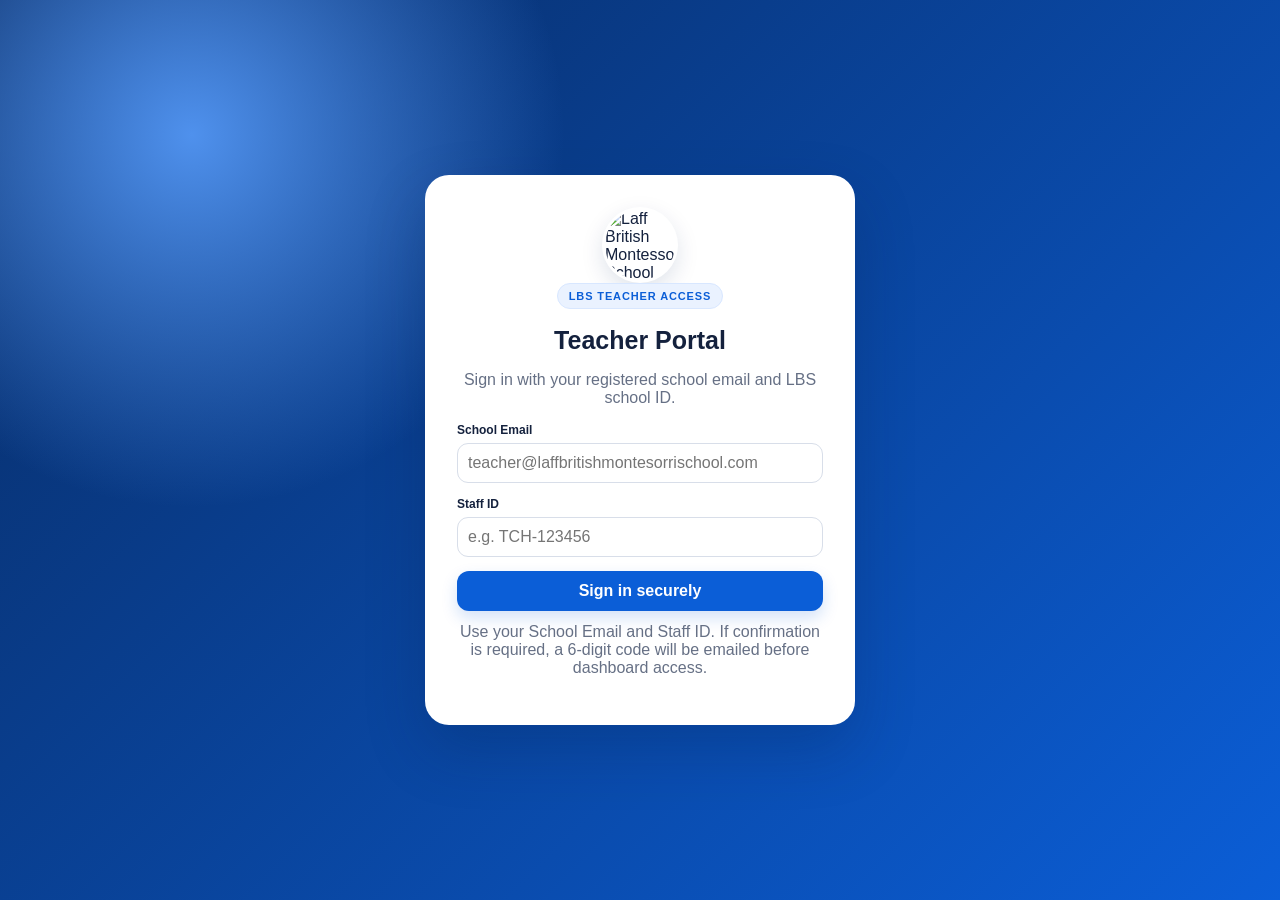
==== login.html @ 04211dd7 "Fix teacher login request payload" ====
<!doctype html>
<html lang="en">
<head>
  <meta charset="utf-8">
  <meta name="viewport" content="width=device-width,initial-scale=1">
  <title>Teacher Login | Laff British Montessori School</title>
  <meta name="description" content="Secure Laff British Montessori School teacher portal login using your registered school email and LBS school ID.">
  <link rel="stylesheet" href="assets/styles.css">
  <script src="https://cdn.jsdelivr.net/npm/@supabase/supabase-js@2"></script>
  <script src="assets/supabase.js"></script>
</head>
<body class="login">
  <main class="loginbox">
    <img src="https://i.ibb.co/whtP8S5v/image.png" alt="Laff British Montessori School">
    <div class="eyebrow" style="display:flex;width:max-content;margin:0 auto 10px">LBS Teacher Access</div>
    <h1>Teacher Portal</h1>
    <p id="intro">Sign in with your registered school email and LBS school ID.</p>

    <form id="signForm">
      <div class="field">
        <label for="email">School Email</label>
        <input id="email" type="email" required autocomplete="email" placeholder="teacher@laffbritishmontesorrischool.com">
      </div>
      <div class="field">
        <label for="schoolId">Staff ID</label>
        <input id="schoolId" required autocomplete="username" autocapitalize="characters" spellcheck="false" placeholder="e.g. TCH-123456">
      </div>
      <div class="field" id="codeField" hidden>
        <label for="code">Confirmation Code</label>
        <input id="code" inputmode="numeric" autocomplete="one-time-code" maxlength="6" placeholder="Enter the 6-digit code">
      </div>
      <button id="signButton" class="btn primary" type="submit">Sign in securely</button>
      <p class="hint" id="loginHint" style="margin-top:12px">Use your School Email and Staff ID. If confirmation is required, a 6-digit code will be emailed before dashboard access.</p>
      <p id="signMsg" style="margin-top:14px"></p>
    </form>
  </main>

  <script>
    const $ = id => document.getElementById(id);
    let awaitingConfirmation=false;

    function message(text, ok=false) {
      $('signMsg').textContent=text;
      $('signMsg').style.color=ok?'#087443':'#b42318';
    }

    $('signForm').addEventListener('submit', async e=>{
      e.preventDefault();
      const email=$('email').value.trim().toLowerCase();
      const school_id=$('schoolId').value.trim().toUpperCase();
      const verification=$('code').value.trim();
      if(!email||!school_id)return;

      $('signButton').disabled=true;
      $('signButton').textContent=awaitingConfirmation?'Verifying code…':'Checking details…';
      message(awaitingConfirmation?'Checking your confirmation code…':'Verifying your school email and Staff ID…',true);

      const {data,error}=await db.functions.invoke('teacher-login',{body:{
        email,school_id,verification_code:verification
      }});

      if(error||!data?.ok){
        $('signButton').disabled=false;
        $('signButton').textContent='Sign in securely';
        if(data?.requires_confirmation){
          awaitingConfirmation=true;
          $('codeField').hidden=false;
          $('code').focus();
          message(data.message||'A confirmation code was sent to your email. Enter it to continue.');
        }else{
          message(data?.error||error?.message||'Unable to sign you in.');
        }
        return;
      }

      message('Login verified. Opening your teacher dashboard…',true);
      window.location.replace('index.html');
    });
  </script></body>
</html>
---- assets/styles.css ----
:root{--blue:#0b5ed7;--deep:#082b63;--yellow:#f4c20d;--ink:#14213d;--muted:#667085;--bg:#f5f8fc;--line:#e5eaf2;--white:#fff}*{box-sizing:border-box}html{scroll-behavior:smooth}body{margin:0;font-family:Inter,Arial,sans-serif;background:radial-gradient(circle at 90% 0,#eaf3ff 0,transparent 28%),var(--bg);color:var(--ink)}button,input,select,textarea{font:inherit}.shell{display:flex;min-height:100vh}.side{width:260px;background:linear-gradient(180deg,#082b63 0%,#0b5ed7 70%,#0751bc 100%);color:#fff;padding:20px 14px;position:fixed;inset:0 auto 0 0;z-index:5;box-shadow:8px 0 35px rgba(5,28,62,.12);overflow:auto}.brand{display:flex;gap:12px;align-items:center;padding:6px 9px 22px;border-bottom:1px solid #ffffff2a}.brand img{width:48px;height:48px;border-radius:50%;background:#fff;padding:3px;transition:.3s}.brand:hover img{transform:scale(1.05) rotate(-3deg)}.brand b{font-size:13px;line-height:1.25}.nav{padding-top:18px;display:grid;gap:7px}.nav a,.nav-link{display:flex;align-items:center;gap:11px;color:#dce9ff;text-decoration:none;padding:12px 13px;border-radius:12px;font-weight:800;font-size:13px;position:relative;transition:transform .2s,background .2s,color .2s}.nav a:hover,.nav-link:hover{background:#ffffff15;color:#fff;transform:translateX(2px)}.nav a.active,.nav-link.active{background:#ffffff1c;color:#fff;box-shadow:inset 3px 0 var(--yellow)}.nav-icon{width:22px;text-align:center;color:var(--yellow);font-size:15px}.main{margin-left:260px;width:calc(100% - 260px);padding:30px;min-width:0}.top{display:flex;justify-content:space-between;align-items:center;gap:16px;margin-bottom:25px}.eyebrow{display:inline-flex;align-items:center;gap:7px;color:var(--blue);background:#eaf2ff;border:1px solid #d8e7ff;border-radius:999px;padding:6px 11px;font-size:11px;font-weight:900;text-transform:uppercase;letter-spacing:.08em}.top h1{margin:9px 0 4px;font-size:30px;letter-spacing:-.02em}.top .muted,.muted{color:var(--muted)}.userbox{background:#fff;border:1px solid var(--line);padding:11px 15px;border-radius:999px;font-weight:800;box-shadow:0 7px 22px rgba(22,52,93,.06)}.grid{display:grid;grid-template-columns:repeat(4,minmax(0,1fr));gap:16px}.card{background:#fff;border:1px solid var(--line);border-radius:20px;padding:21px;box-shadow:0 8px 24px rgba(22,52,93,.06);transition:transform .22s,box-shadow .22s,border-color .22s}.card:hover{transform:translateY(-2px);box-shadow:0 16px 38px rgba(17,45,80,.08);border-color:#d9e4f3}.stat{position:relative;overflow:hidden}.stat:after{content:'';position:absolute;width:85px;height:85px;border-radius:50%;right:-35px;top:-35px;background:#edf4ff}.stat strong{display:block;font-size:30px;margin-top:9px;position:relative;z-index:1}.stat span{color:var(--muted);font-size:13px;font-weight:700}.section{margin-top:20px}.section h2{font-size:19px;margin:8px 0 12px}.section-head{display:flex;justify-content:space-between;align-items:center;gap:15px;flex-wrap:wrap}.assignments{display:grid;grid-template-columns:repeat(3,minmax(0,1fr));gap:14px}.assignment{border:1px solid var(--line);border-radius:17px;padding:18px;transition:.2s;background:linear-gradient(180deg,#fff,#fbfdff)}.assignment:hover{transform:translateY(-3px);box-shadow:0 12px 28px rgba(15,45,80,.08)}.assignment h3{margin:10px 0 6px}.assignment-subject{margin-bottom:13px}.pill{display:inline-flex;padding:6px 10px;border-radius:999px;background:#edf4ff;color:var(--blue);font-size:11px;font-weight:900}.btn{border:0;border-radius:12px;padding:11px 15px;font-weight:900;cursor:pointer;transition:.2s;text-decoration:none;display:inline-flex;align-items:center;justify-content:center}.btn:hover{transform:translateY(-1px)}.primary{background:var(--blue);color:#fff;box-shadow:0 7px 16px rgba(11,94,215,.18)}.secondary{background:#eef3f9;color:var(--ink)}.danger{background:#feeceb;color:#b42318}.formgrid{display:grid;grid-template-columns:repeat(4,minmax(0,1fr));gap:14px}.field label{display:block;font-size:12px;font-weight:800;margin-bottom:6px}.field input,.field select,.field textarea{width:100%;border:1px solid #d8dee9;border-radius:11px;padding:10px;background:#fff;outline:none}.field input:focus,.field select:focus,.field textarea:focus{border-color:var(--blue);box-shadow:0 0 0 3px #0b5ed713}.tablewrap{overflow:auto;border:1px solid var(--line);border-radius:16px;background:#fff}.table{width:100%;border-collapse:collapse;min-width:900px}.table th,.table td{padding:11px;border-bottom:1px solid var(--line);text-align:left;font-size:13px}.table th{background:#f7f9fc;font-size:11px;text-transform:uppercase;color:#667085;position:sticky;top:0}.score{width:90px}.notice{padding:13px 15px;border-radius:13px;background:#fff7d6;color:#765b00;margin:14px 0;border:1px solid #f3df86}.student-summary{display:flex;justify-content:space-between;gap:12px;align-items:center;flex-wrap:wrap;margin:18px 0;padding:16px;border:1px solid #e6e9ef;border-radius:16px;background:#f8fafc}.student-summary strong{font-size:18px}.student-summary span{color:var(--muted)}.small{font-size:12px}.actions{display:flex;justify-content:flex-end;gap:10px;margin-top:16px;flex-wrap:wrap}.hidden{display:none!important}.empty{text-align:center;padding:40px;color:var(--muted)}.toast{position:fixed;right:24px;bottom:24px;background:#12233f;color:#fff;padding:12px 16px;border-radius:12px;z-index:20}.status{font-size:11px;font-weight:900;padding:5px 8px;border-radius:999px}.draft{background:#fff4cc;color:#8a6500}.submitted{background:#e8f1ff;color:#175cd3}.published{background:#e8f7ee;color:#087443}.login{min-height:100vh;display:grid;place-items:center;background:radial-gradient(circle at 15% 15%,#4f91ed 0,transparent 28%),linear-gradient(135deg,#082b63,#0b5ed7)}.loginbox{width:min(430px,92vw);background:#fff;border-radius:24px;padding:32px;box-shadow:0 25px 60px #001b4538}.loginbox img{width:76px;height:76px;display:block;margin:auto;border-radius:50%;background:#fff;padding:3px;box-shadow:0 8px 22px #082b6320}.loginbox h1{text-align:center;font-size:25px}.loginbox p{text-align:center;color:var(--muted)}.loginbox .field{margin:14px 0}.loginbox button{width:100%}@media(max-width:1000px){.side{width:220px}.main{margin-left:220px;width:calc(100% - 220px)}.grid{grid-template-columns:repeat(2,1fr)}.assignments{grid-template-columns:1fr 1fr}.formgrid{grid-template-columns:1fr 1fr}}@media(max-width:700px){.side{position:static;width:100%;min-height:auto}.shell{display:block}.main{margin:0;width:100%;padding:18px}.nav{grid-template-columns:repeat(2,1fr)}.grid,.assignments,.formgrid{grid-template-columns:1fr}.top{align-items:flex-start;flex-direction:column}.brand{justify-content:center}.section-head{align-items:flex-start}.userbox{align-self:stretch;text-align:center}}
@media(prefers-reduced-motion:reduce){*,*:before{animation:none!important;transition:none!important}}
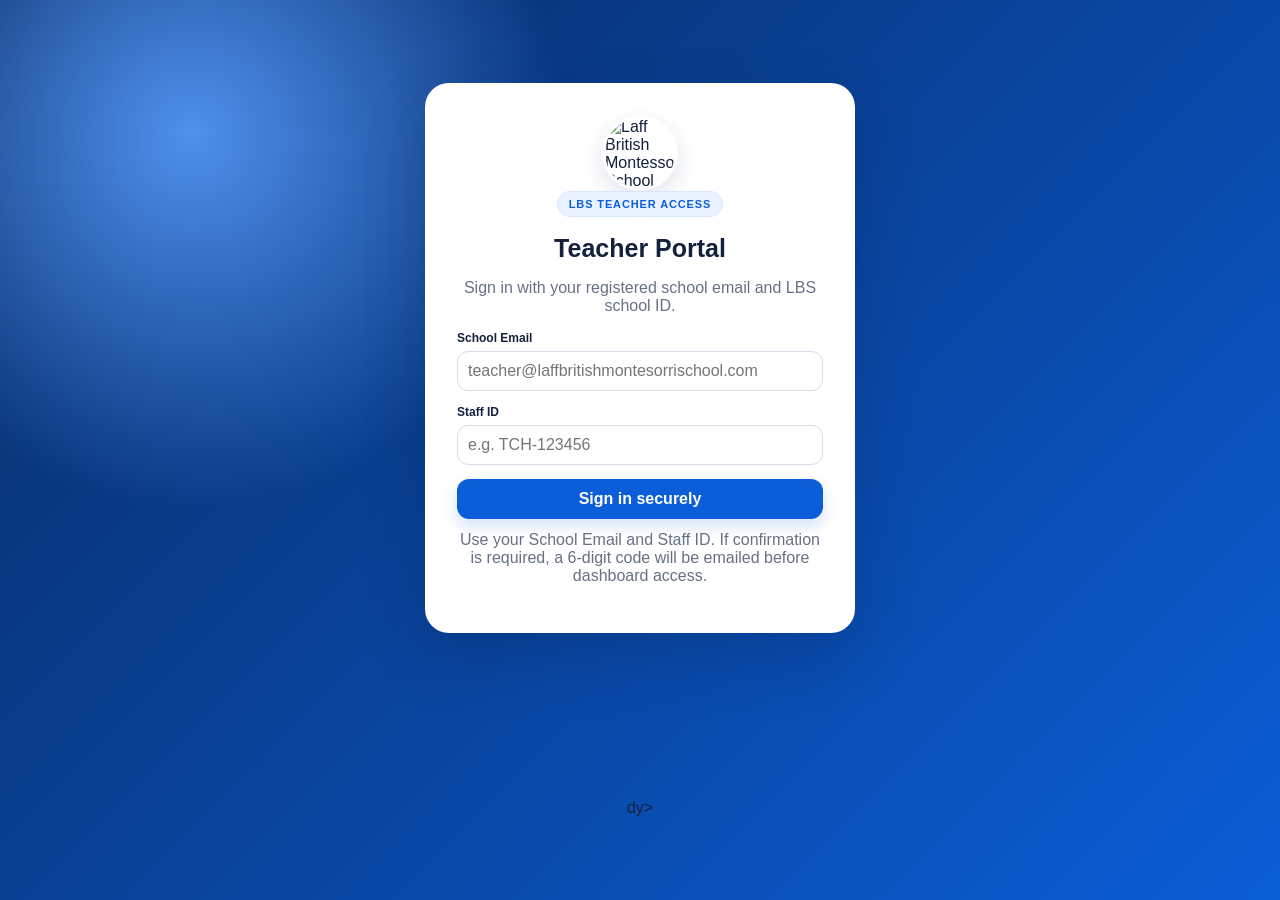
==== commit 963c0286: "Use Supabase Auth directly for teacher login" ====
--- a/login.html
+++ b/login.html
@@ -37,44 +37,117 @@
 
   <script>
     const $ = id => document.getElementById(id);
-    let awaitingConfirmation=false;
+    let awaitingConfirmation = false;
 
-    function message(text, ok=false) {
-      $('signMsg').textContent=text;
-      $('signMsg').style.color=ok?'#087443':'#b42318';
+    function message(text, ok = false) {
+      $('signMsg').textContent = text;
+      $('signMsg').style.color = ok ? '#087443' : '#b42318';
     }
 
-    $('signForm').addEventListener('submit', async e=>{
+    async function getTeacher(email, schoolId) {
+      const { data, error } = await db
+        .from('teachers')
+        .select('id,user_id,staff_id,full_name,school_email,email,is_active,email_confirmation_mode,email_confirmed')
+        .eq('staff_id', schoolId)
+        .maybeSingle();
+
+      if (error) throw new Error('Unable to check the teacher account.');
+      if (!data || !data.is_active || (data.school_email || data.email || '').trim().toLowerCase() !== email) {
+        throw new Error('The School Email and Staff ID do not match an active teacher account.');
+      }
+      return data;
+    }
+
+    $('signForm').addEventListener('submit', async e => {
       e.preventDefault();
-      const email=$('email').value.trim().toLowerCase();
-      const school_id=$('schoolId').value.trim().toUpperCase();
-      const verification=$('code').value.trim();
-      if(!email||!school_id)return;
 
-      $('signButton').disabled=true;
-      $('signButton').textContent=awaitingConfirmation?'Verifying code…':'Checking details…';
-      message(awaitingConfirmation?'Checking your confirmation code…':'Verifying your school email and Staff ID…',true);
+      const email = $('email').value.trim().toLowerCase();
+      const schoolId = $('schoolId').value.trim().toUpperCase();
+      const verification = $('code').value.trim();
 
-      const {data,error}=await db.functions.invoke('teacher-login',{body:{
-        email,school_id,verification_code:verification
-      }});
+      if (!email || !schoolId) return;
 
-      if(error||!data?.ok){
-        $('signButton').disabled=false;
-        $('signButton').textContent='Sign in securely';
-        if(data?.requires_confirmation){
-          awaitingConfirmation=true;
-          $('codeField').hidden=false;
+      $('signButton').disabled = true;
+      $('signButton').textContent = awaitingConfirmation ? 'Verifying code…' : 'Checking details…';
+
+      try {
+        const teacher = await getTeacher(email, schoolId);
+
+        if (!teacher.user_id) {
+          throw new Error('Your teacher account has not been prepared yet. Please contact the school administrator.');
+        }
+
+        const mode = String(teacher.email_confirmation_mode || 'TEACHER').toUpperCase();
+
+        if (mode === 'ADMIN' && !teacher.email_confirmed) {
+          throw new Error('Your account is awaiting administrator confirmation.');
+        }
+
+        if (mode !== 'AUTO' && !teacher.email_confirmed && !verification) {
+          const { error } = await db.auth.signInWithOtp({
+            email,
+            options: { shouldCreateUser: false }
+          });
+
+          if (error) throw new Error(error.message);
+
+          awaitingConfirmation = true;
+          $('codeField').hidden = false;
           $('code').focus();
-          message(data.message||'A confirmation code was sent to your email. Enter it to continue.');
-        }else{
-          message(data?.error||error?.message||'Unable to sign you in.');
+          message('A 6-digit confirmation code has been sent to your School Email.', false);
+          $('signButton').disabled = false;
+          $('signButton').textContent = 'Verify code';
+          return;
         }
-        return;
+
+        if (mode !== 'AUTO' && !teacher.email_confirmed) {
+          const { data: verified, error } = await db.auth.verifyOtp({
+            email,
+            token: verification,
+            type: 'email'
+          });
+
+          if (error || !verified?.user) {
+            throw new Error(error?.message || 'That confirmation code is invalid or expired.');
+          }
+
+          if (verified.user.id !== teacher.user_id) {
+            await db.auth.signOut();
+            throw new Error('The confirmation code does not belong to this teacher account.');
+          }
+
+          const { error: updateError } = await db
+            .from('teachers')
+            .update({
+              email_confirmed: true,
+              onboarding_status: 'READY',
+              email_confirmation_code_hash: null,
+              email_confirmation_expires_at: null
+            })
+            .eq('id', teacher.id);
+
+          if (updateError) throw new Error('The account could not be confirmed.');
+
+          // Keep the verified Supabase session for the dashboard.
+          message('Confirmation successful. Opening your dashboard…', true);
+          window.location.replace('index.html');
+          return;
+        }
+
+        // AUTO-confirmed accounts still need a browser session. The teacher account
+        // must already have an Auth session, otherwise ask the admin to provision it.
+        const { data: sessionData } = await db.auth.getSession();
+        if (!sessionData?.session) {
+          throw new Error('Your teacher account is confirmed, but its sign-in session is not ready. Please ask the administrator to provision the account again.');
+        }
+
+        message('Login successful. Opening your dashboard…', true);
+        window.location.replace('index.html');
+      } catch (err) {
+        message(err?.message || 'Unable to sign you in.');
+        $('signButton').disabled = false;
+        $('signButton').textContent = awaitingConfirmation ? 'Verify code' : 'Sign in securely';
       }
-
-      message('Login verified. Opening your teacher dashboard…',true);
-      window.location.replace('index.html');
     });
-  </script></body>
+  </script>dy>
 </html>
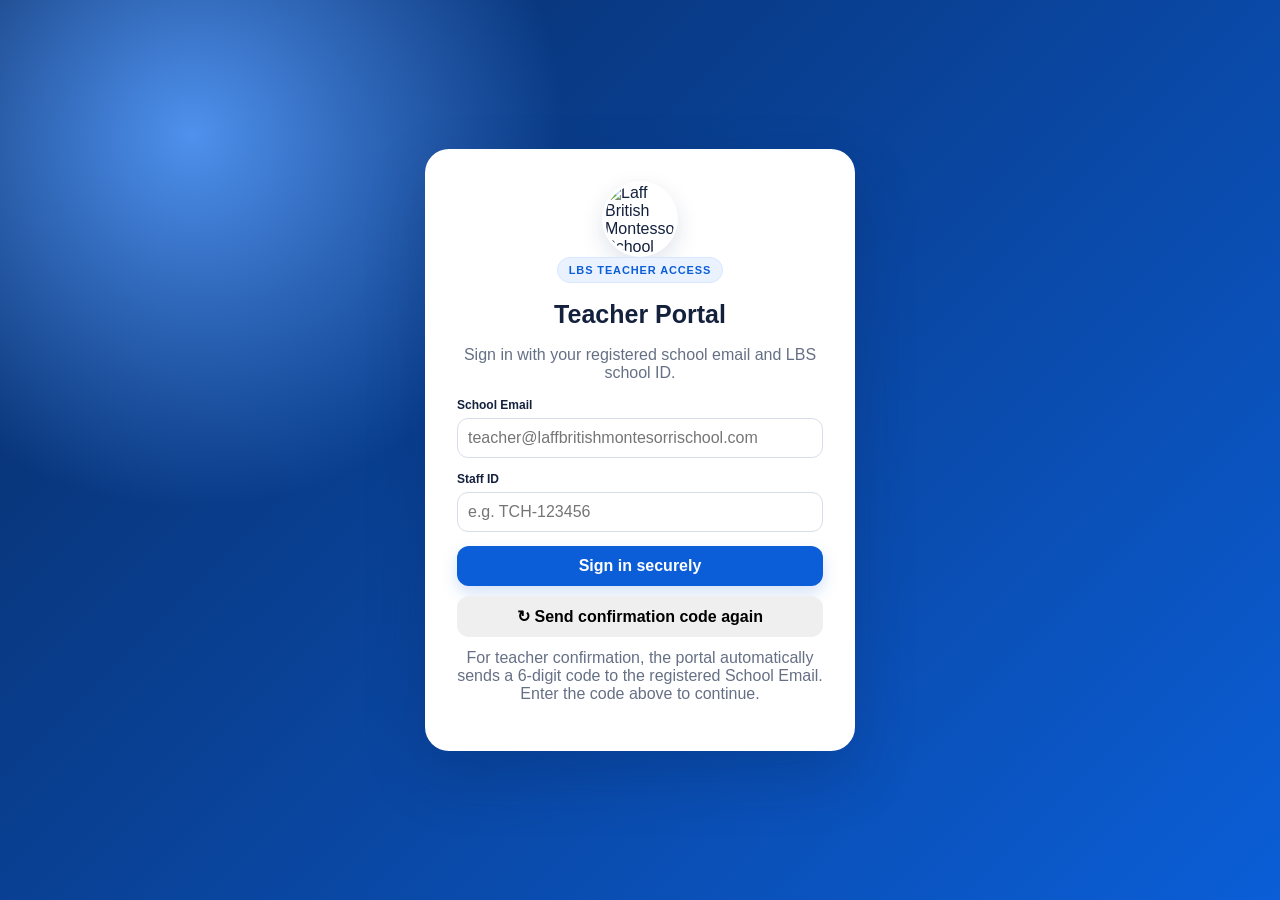
==== commit db6a828b: "Improve teacher OTP login flow" ====
--- a/login.html
+++ b/login.html
@@ -30,7 +30,8 @@
         <input id="code" inputmode="numeric" autocomplete="one-time-code" maxlength="6" placeholder="Enter the 6-digit code">
       </div>
       <button id="signButton" class="btn primary" type="submit">Sign in securely</button>
-      <p class="hint" id="loginHint" style="margin-top:12px">Use your School Email and Staff ID. If confirmation is required, a 6-digit code will be emailed before dashboard access.</p>
+      <button id="resendButton" class="btn" type="button" hidden style="width:100%;margin-top:10px">↻ Send confirmation code again</button>
+      <p class="hint" id="loginHint" style="margin-top:12px">For teacher confirmation, the portal automatically sends a 6-digit code to the registered School Email. Enter the code above to continue.</p>
       <p id="signMsg" style="margin-top:14px"></p>
     </form>
   </main>
@@ -38,6 +39,7 @@
   <script>
     const $ = id => document.getElementById(id);
     let awaitingConfirmation = false;
+    let confirmationEmail = '';
 
     function message(text, ok = false) {
       $('signMsg').textContent = text;
@@ -57,6 +59,9 @@
       }
       return data;
     }
+
+    async function sendConfirmationCode(email){const address=String(email||'').trim().toLowerCase();if(!address)throw new Error('Enter your School Email first.');const {error}=await db.auth.signInWithOtp({email:address,options:{shouldCreateUser:false}});if(error)throw new Error(error.message);confirmationEmail=address;await getTeacher(address,$('schoolId').value.trim().toUpperCase());await getTeacher(address,$('schoolId').value.trim().toUpperCase());await getTeacher(address,$('schoolId').value.trim().toUpperCase());return address}
+    $('resendButton').addEventListener('click', async()=>{if(!awaitingConfirmation)return;$('resendButton').disabled=true;$('resendButton').textContent='Sending…';try{await sendConfirmationCode(confirmationEmail||$('email').value.trim().toLowerCase());message('A new 6-digit confirmation code has been sent to your School Email.')}catch(err){message(err?.message||'Could not resend the confirmation code.')}finally{$('resendButton').disabled=false;$('resendButton').textContent='↻ Send confirmation code again'}})
 
     $('signForm').addEventListener('submit', async e => {
       e.preventDefault();
@@ -84,15 +89,11 @@
         }
 
         if (mode !== 'AUTO' && !teacher.email_confirmed && !verification) {
-          const { error } = await db.auth.signInWithOtp({
-            email,
-            options: { shouldCreateUser: false }
-          });
-
-          if (error) throw new Error(error.message);
-
+          await sendConfirmationCode(email);
           awaitingConfirmation = true;
+          confirmationEmail = email;
           $('codeField').hidden = false;
+          $('resendButton').hidden = false;
           $('code').focus();
           message('A 6-digit confirmation code has been sent to your School Email.', false);
           $('signButton').disabled = false;
@@ -149,5 +150,6 @@
         $('signButton').textContent = awaitingConfirmation ? 'Verify code' : 'Sign in securely';
       }
     });
-  </script>dy>
+  </script>
+</body>
 </html>
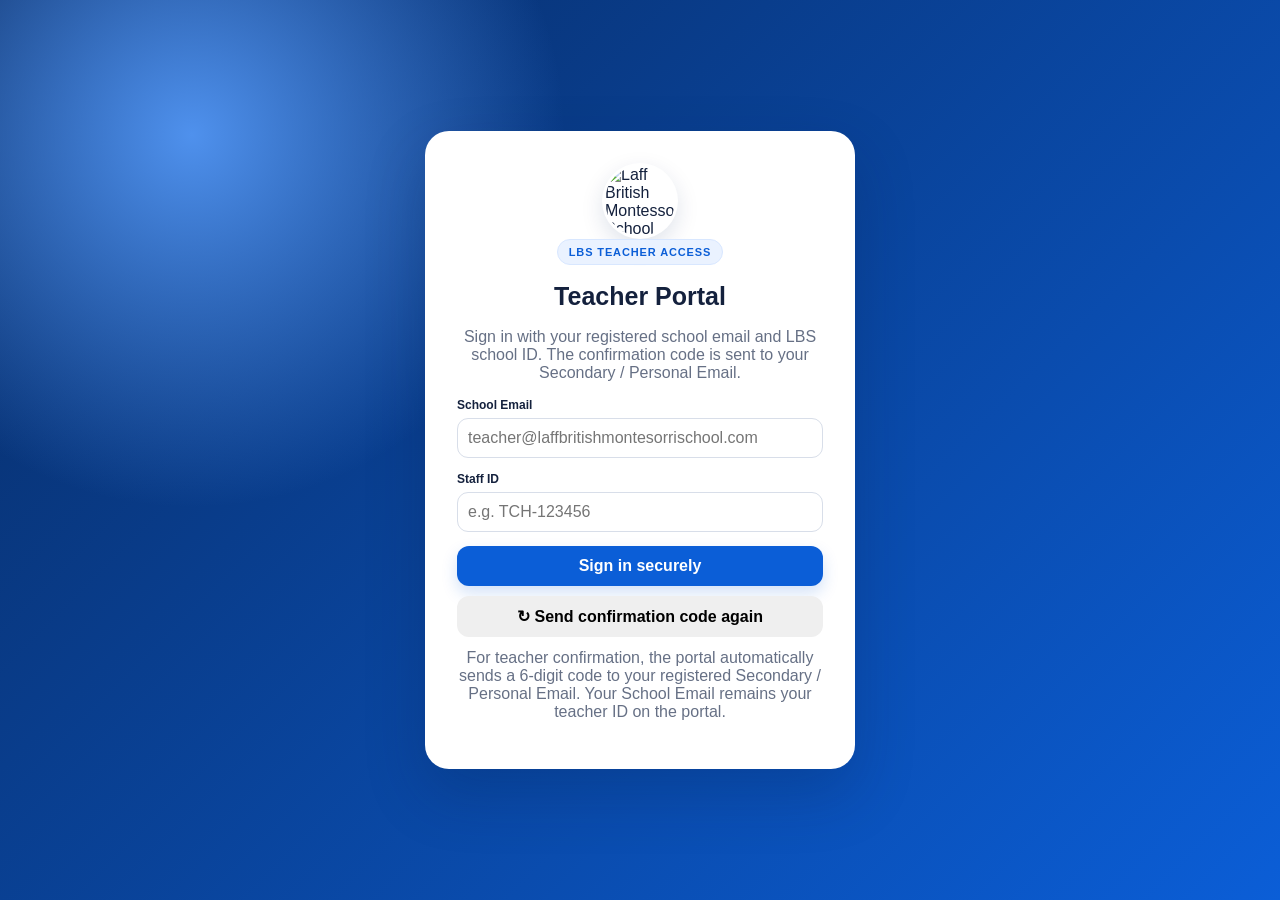
==== commit 4b358e2f: "Send teacher confirmation OTP to secondary email" ====
--- a/login.html
+++ b/login.html
@@ -14,7 +14,7 @@
     <img src="https://i.ibb.co/whtP8S5v/image.png" alt="Laff British Montessori School">
     <div class="eyebrow" style="display:flex;width:max-content;margin:0 auto 10px">LBS Teacher Access</div>
     <h1>Teacher Portal</h1>
-    <p id="intro">Sign in with your registered school email and LBS school ID.</p>
+    <p id="intro">Sign in with your registered school email and LBS school ID. The confirmation code is sent to your Secondary / Personal Email.</p>
 
     <form id="signForm">
       <div class="field">
@@ -31,7 +31,7 @@
       </div>
       <button id="signButton" class="btn primary" type="submit">Sign in securely</button>
       <button id="resendButton" class="btn" type="button" hidden style="width:100%;margin-top:10px">↻ Send confirmation code again</button>
-      <p class="hint" id="loginHint" style="margin-top:12px">For teacher confirmation, the portal automatically sends a 6-digit code to the registered School Email. Enter the code above to continue.</p>
+      <p class="hint" id="loginHint" style="margin-top:12px">For teacher confirmation, the portal automatically sends a 6-digit code to your registered Secondary / Personal Email. Your School Email remains your teacher ID on the portal.</p>
       <p id="signMsg" style="margin-top:14px"></p>
     </form>
   </main>
@@ -46,10 +46,10 @@
       $('signMsg').style.color = ok ? '#087443' : '#b42318';
     }
 
-    async function getTeacher(email, schoolId) {
+    async function getTeacher(email: confirmationEmail, schoolId) {
       const { data, error } = await db
         .from('teachers')
-        .select('id,user_id,staff_id,full_name,school_email,email,is_active,email_confirmation_mode,email_confirmed')
+        .select('id,user_id,staff_id,full_name,school_email,email,secondary_email,is_active,email_confirmation_mode,email_confirmed')
         .eq('staff_id', schoolId)
         .maybeSingle();
 
@@ -60,8 +60,8 @@
       return data;
     }
 
-    async function sendConfirmationCode(email){const address=String(email||'').trim().toLowerCase();if(!address)throw new Error('Enter your School Email first.');const {error}=await db.auth.signInWithOtp({email:address,options:{shouldCreateUser:false}});if(error)throw new Error(error.message);confirmationEmail=address;await getTeacher(address,$('schoolId').value.trim().toUpperCase());await getTeacher(address,$('schoolId').value.trim().toUpperCase());await getTeacher(address,$('schoolId').value.trim().toUpperCase());return address}
-    $('resendButton').addEventListener('click', async()=>{if(!awaitingConfirmation)return;$('resendButton').disabled=true;$('resendButton').textContent='Sending…';try{await sendConfirmationCode(confirmationEmail||$('email').value.trim().toLowerCase());message('A new 6-digit confirmation code has been sent to your School Email.')}catch(err){message(err?.message||'Could not resend the confirmation code.')}finally{$('resendButton').disabled=false;$('resendButton').textContent='↻ Send confirmation code again'}})
+    async function sendConfirmationCode(email){const address=String(email||'').trim().toLowerCase();if(!address)throw new Error('A registered secondary email is required for confirmation.');const {error}=await db.auth.signInWithOtp({email:address,options:{shouldCreateUser:false}});if(error)throw new Error(error.message);confirmationEmail=address;return address}
+    $('resendButton').addEventListener('click', async()=>{if(!awaitingConfirmation)return;$('resendButton').disabled=true;$('resendButton').textContent='Sending…';try{await sendConfirmationCode(confirmationEmail||'');message('A new 6-digit confirmation code has been sent to your registered secondary email.')}catch(err){message(err?.message||'Could not resend the confirmation code.')}finally{$('resendButton').disabled=false;$('resendButton').textContent='↻ Send confirmation code again'}})
 
     $('signForm').addEventListener('submit', async e => {
       e.preventDefault();
@@ -83,19 +83,23 @@
         }
 
         const mode = String(teacher.email_confirmation_mode || 'TEACHER').toUpperCase();
+        const secondaryEmail = String(teacher.secondary_email || '').trim().toLowerCase();
+        if (!secondaryEmail) throw new Error('A registered Secondary / Personal Email is required for email confirmation.');
 
         if (mode === 'ADMIN' && !teacher.email_confirmed) {
           throw new Error('Your account is awaiting administrator confirmation.');
         }
 
         if (mode !== 'AUTO' && !teacher.email_confirmed && !verification) {
-          await sendConfirmationCode(email);
+          const confirmationAddress = String(teacher.secondary_email || '').trim().toLowerCase();
+          if (!confirmationAddress) throw new Error('Your account does not have a secondary email address. Please contact the school administrator.');
+          await sendConfirmationCode(confirmationAddress);
           awaitingConfirmation = true;
-          confirmationEmail = email;
+          confirmationEmail = String(teacher.secondary_email || '').trim().toLowerCase();
           $('codeField').hidden = false;
           $('resendButton').hidden = false;
           $('code').focus();
-          message('A 6-digit confirmation code has been sent to your School Email.', false);
+          message('A 6-digit confirmation code has been sent to your registered secondary email.', false);
           $('signButton').disabled = false;
           $('signButton').textContent = 'Verify code';
           return;
@@ -103,7 +107,7 @@
 
         if (mode !== 'AUTO' && !teacher.email_confirmed) {
           const { data: verified, error } = await db.auth.verifyOtp({
-            email,
+            email: confirmationEmail,
             token: verification,
             type: 'email'
           });
